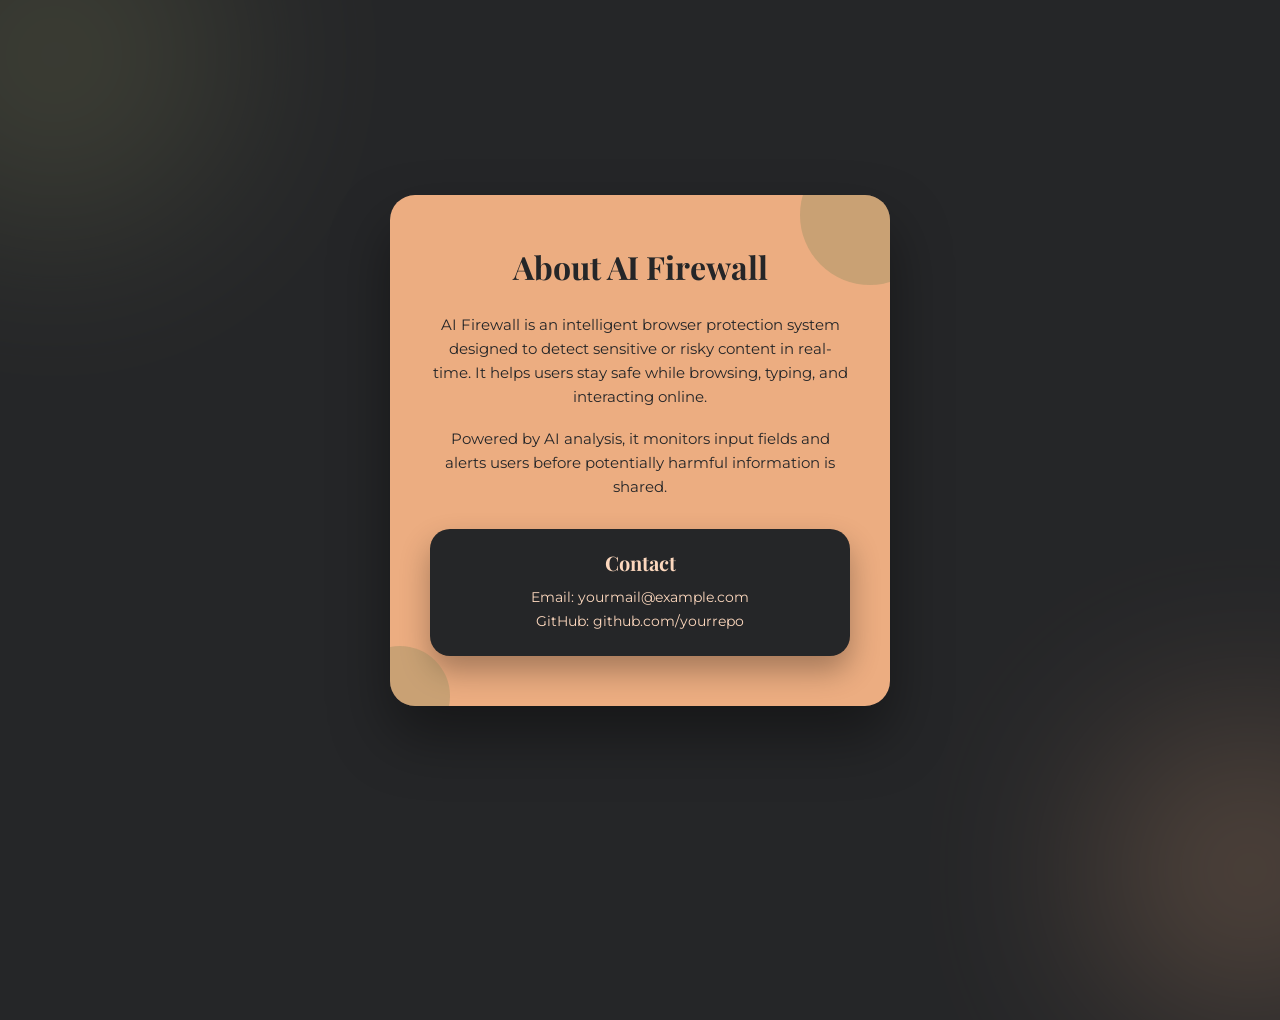
==== ai_firewall_extension/about.html @ 570ac804 "changed" ====
<!DOCTYPE html>
<html>
<head>
  <meta charset="UTF-8">
  <title>About - AI Firewall</title>
  <link rel="stylesheet" href="about.css">
</head>
<body>

<div class="about-wrapper">

  <div class="about-card">

    <h1>About AI Firewall</h1>

    <p class="about-text">
      AI Firewall is an intelligent browser protection system designed to 
      detect sensitive or risky content in real-time. 
      It helps users stay safe while browsing, typing, and interacting online.
    </p>

    <p class="about-text">
      Powered by AI analysis, it monitors input fields and alerts users 
      before potentially harmful information is shared.
    </p>
    <div class="contact-panel" id="contactPanel">
      <h3>Contact</h3>
      <p>Email: yourmail@example.com</p>
      <p>GitHub: github.com/yourrepo</p>
    </div>

  </div>

</div>

</body>
</html>
---- ai_firewall_extension/about.css ----
@import url('https://fonts.googleapis.com/css2?family=Playfair+Display:wght@700&family=Montserrat:wght@500&display=swap');

* {
  margin: 0;
  padding: 0;
  box-sizing: border-box;
}

body {
  background: #252628;
  font-family: 'Montserrat', sans-serif;
  display: flex;
  justify-content: center;
  align-items: center;
  height: 100vh;
  position: relative;
  overflow: hidden;
}

/* Background Glow */
body::before,
body::after {
  content: "";
  position: absolute;
  border-radius: 50%;
  filter: blur(100px);
  opacity: 0.25;
  z-index: 0;
}

body::before {
  width: 350px;
  height: 350px;
  background: #888B5D;
  top: -120px;
  left: -120px;
}

body::after {
  width: 300px;
  height: 300px;
  background: #ECAD81;
  bottom: -120px;
  right: -120px;
}

/* Wrapper */
.about-wrapper {
  z-index: 1;
  width: 100%;
  display: flex;
  justify-content: center;
}

/* Main Card */
.about-card {
  width: 500px;
  background: #ECAD81;
  padding: 50px 40px;
  border-radius: 25px;
  box-shadow: 0 30px 60px rgba(0,0,0,0.4);
  text-align: center;
  position: relative;
  overflow: hidden;
}

/* Decorative Olive Spots */
.about-card::before,
.about-card::after {
  content: "";
  position: absolute;
  border-radius: 50%;
  background: #888B5D;
  opacity: 0.35;
}

.about-card::before {
  width: 140px;
  height: 140px;
  top: -50px;
  right: -50px;
}

.about-card::after {
  width: 100px;
  height: 100px;
  bottom: -40px;
  left: -40px;
}

/* Title */
.about-card h1 {
  font-family: 'Playfair Display', serif;
  font-size: 32px;
  color: #252628;
  margin-bottom: 25px;
}

/* Text */
.about-text {
  color: #252628;
  font-size: 15px;
  margin-bottom: 18px;
  line-height: 1.6;
}

/* Contact Panel */
.contact-panel {
  margin-top: 30px;
  padding: 20px;
  background: #252628;
  border-radius: 20px;
  color: #FCD7BD;
  box-shadow: 0 15px 30px rgba(0,0,0,0.3);
}

.contact-panel h3 {
  margin-bottom: 12px;
  font-family: 'Playfair Display', serif;
  font-size: 20px;
}

.contact-panel p {
  font-size: 14px;
  margin: 6px 0;
}
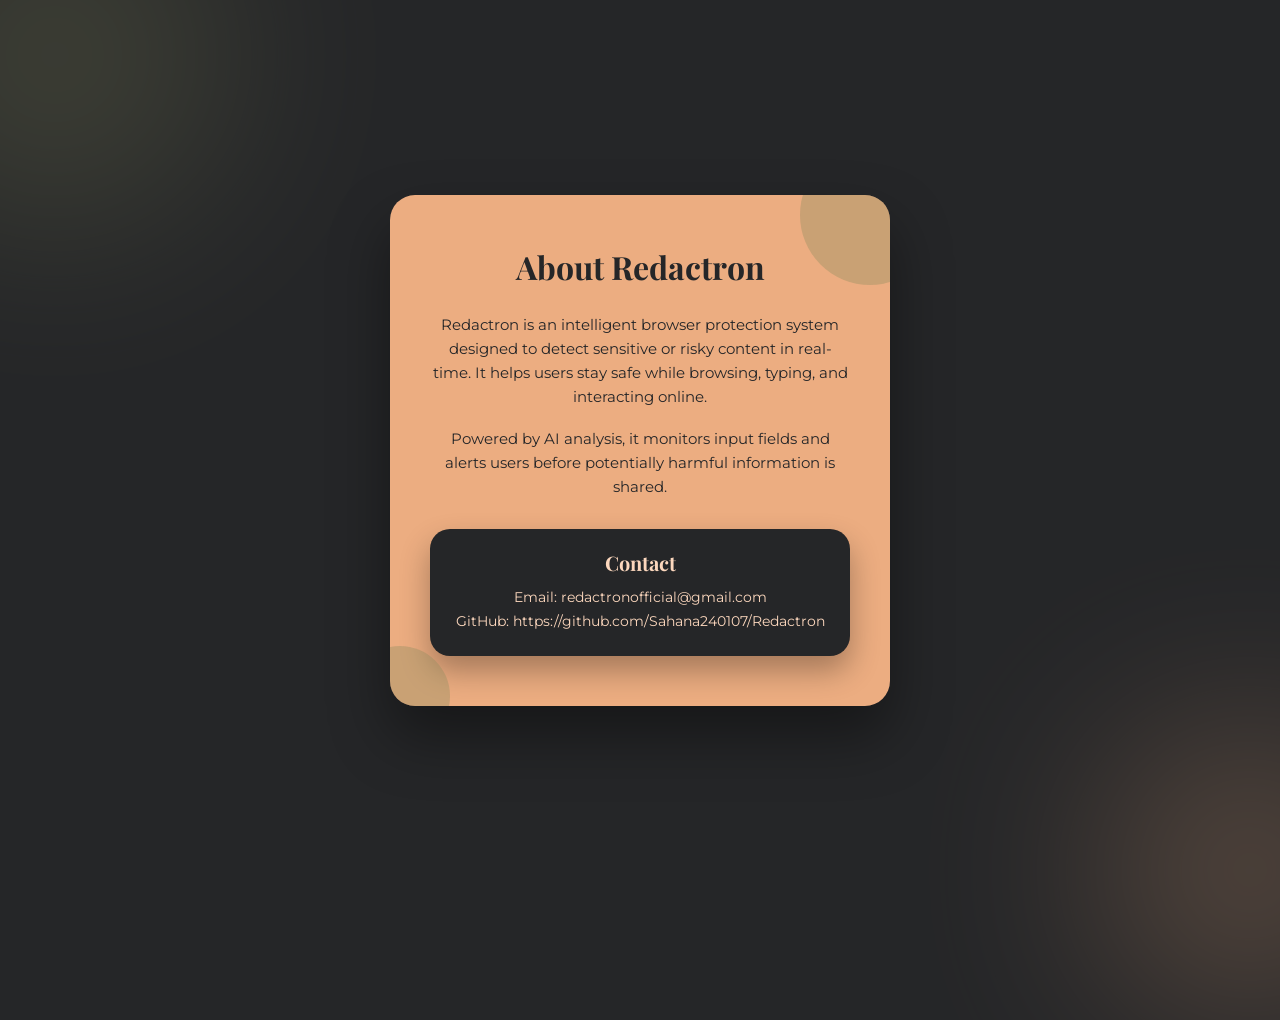
==== commit 19b337e8: "Redactron name changed" ====
--- a/ai_firewall_extension/about.html
+++ b/ai_firewall_extension/about.html
@@ -2,7 +2,7 @@
 <html>
 <head>
   <meta charset="UTF-8">
-  <title>About - AI Firewall</title>
+  <title>About - Redactron</title>
   <link rel="stylesheet" href="about.css">
 </head>
 <body>
@@ -11,10 +11,10 @@
 
   <div class="about-card">
 
-    <h1>About AI Firewall</h1>
+    <h1>About Redactron</h1>
 
     <p class="about-text">
-      AI Firewall is an intelligent browser protection system designed to 
+      Redactron is an intelligent browser protection system designed to 
       detect sensitive or risky content in real-time. 
       It helps users stay safe while browsing, typing, and interacting online.
     </p>
@@ -25,8 +25,8 @@
     </p>
     <div class="contact-panel" id="contactPanel">
       <h3>Contact</h3>
-      <p>Email: yourmail@example.com</p>
-      <p>GitHub: github.com/yourrepo</p>
+      <p>Email: redactronofficial@gmail.com</p>
+      <p>GitHub: https://github.com/Sahana240107/Redactron</p>
     </div>
 
   </div>
